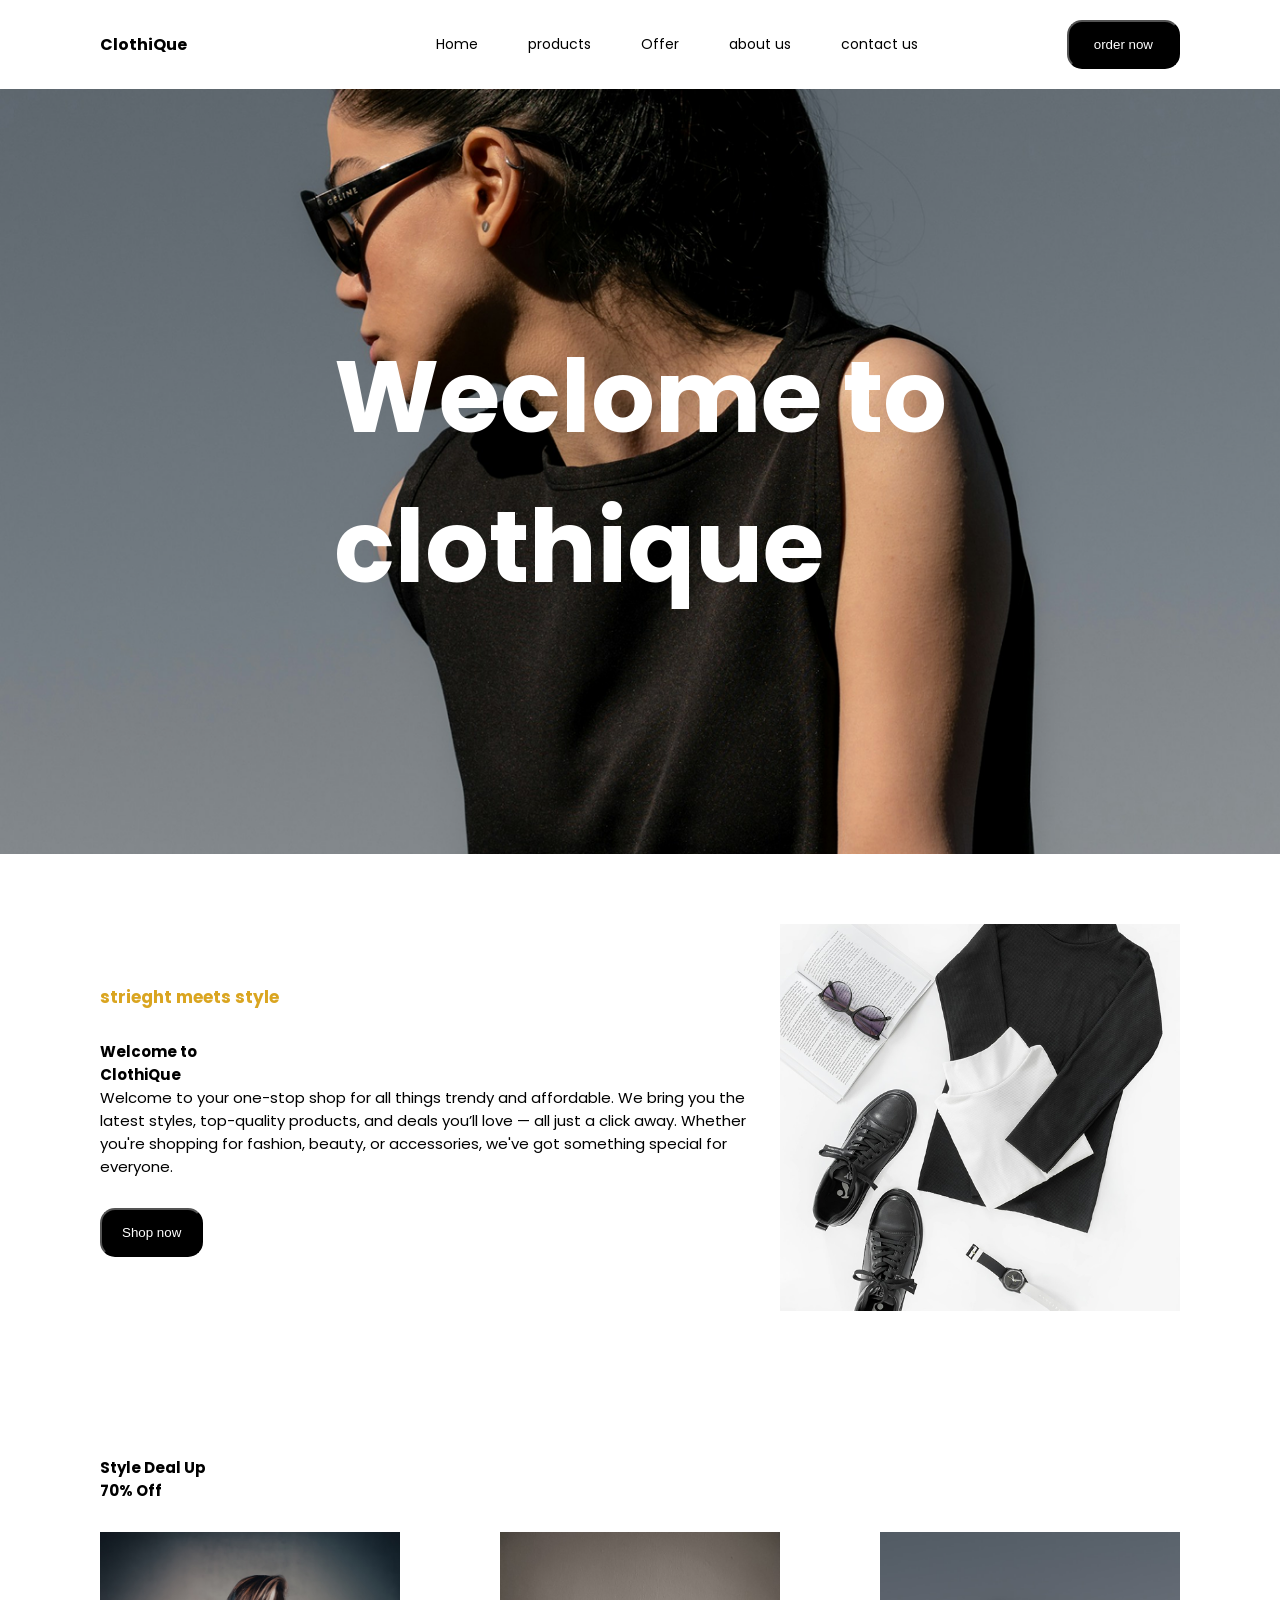
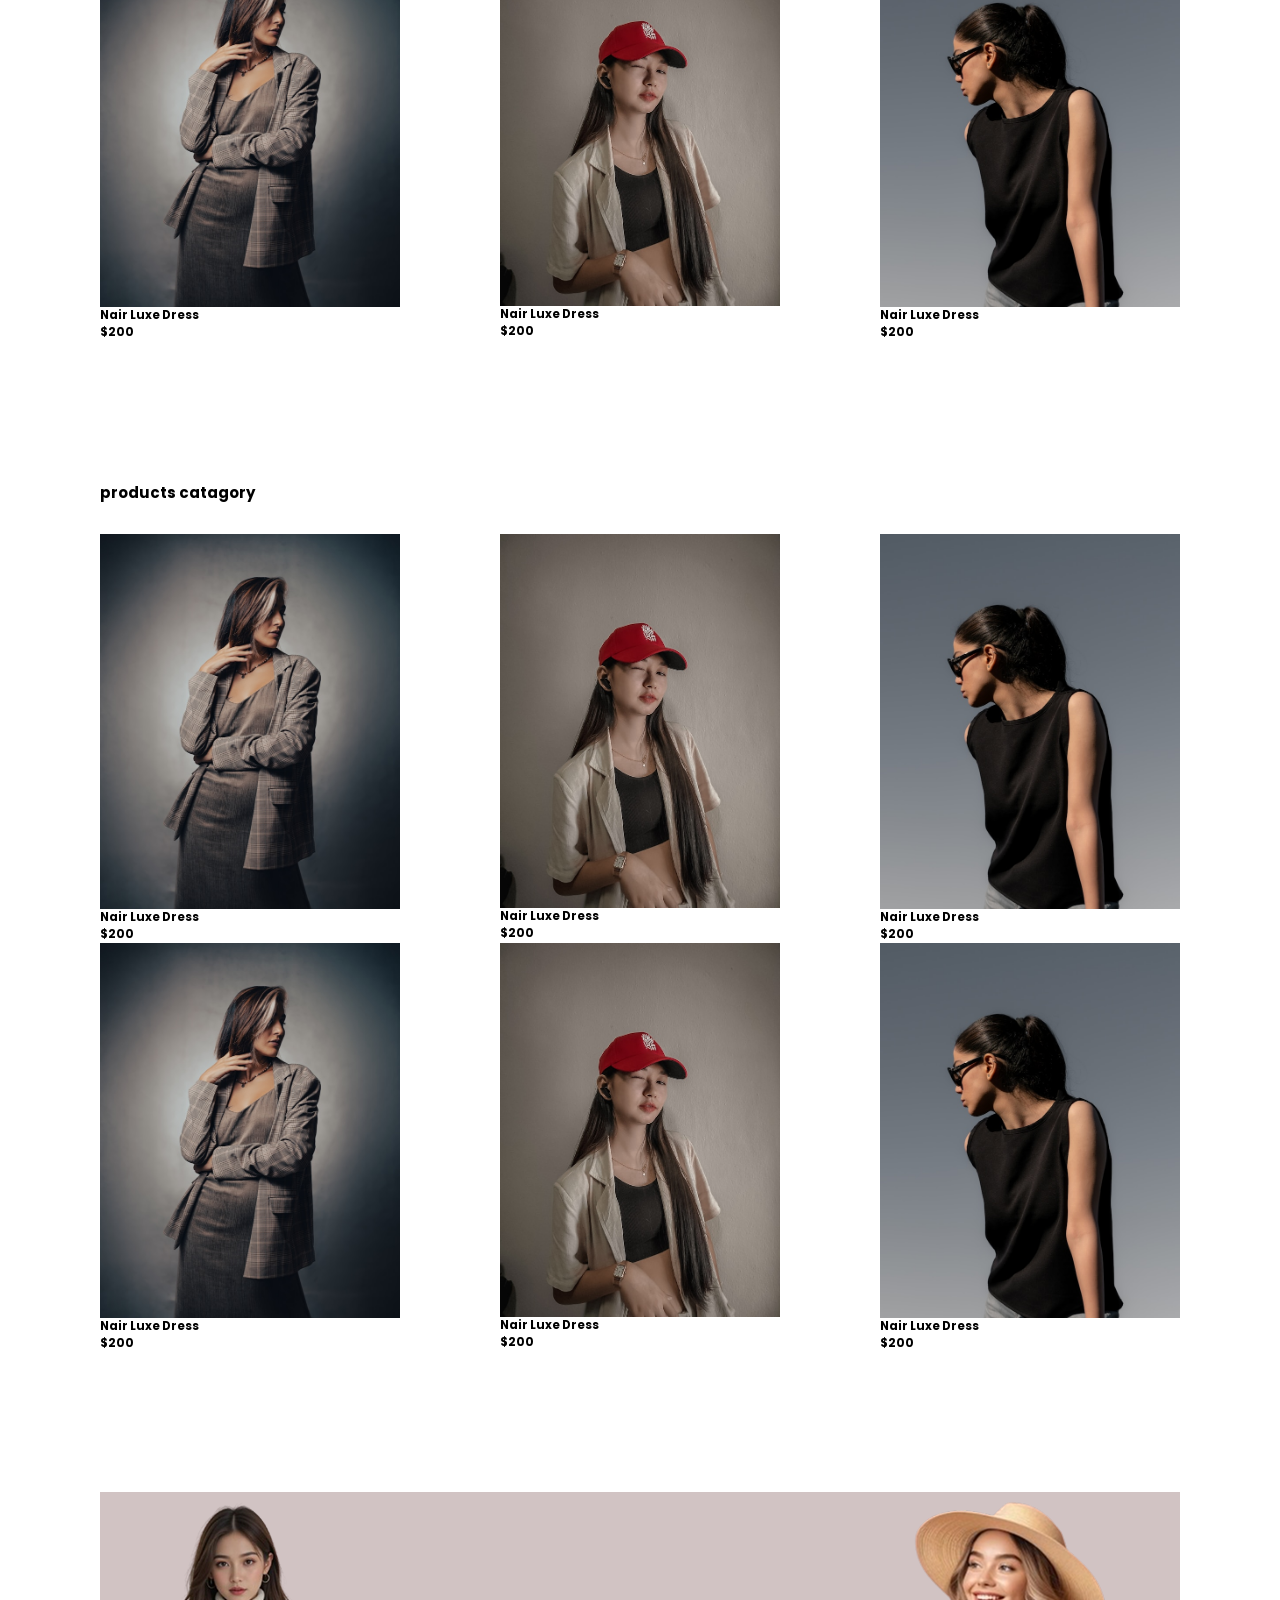
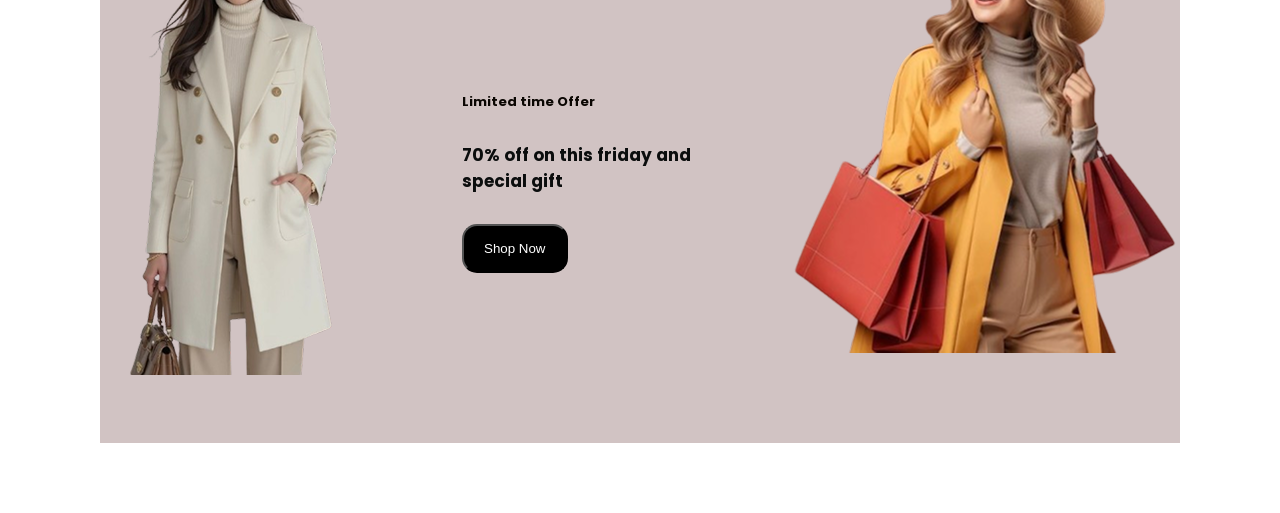
==== index.html @ 2d2e7f94 "first commit" ====
<!doctype html>
<html lang="en">
  <head>
    <meta charset="UTF-8" />
    <meta name="viewport" content="width=device-width, initial-scale=1.0" />
    <title>Document</title>
    <link rel="stylesheet" href="style.css" />
  </head>

  <body>
    <!-- navbar section -->
    <div class="navbar">
      <div class="logo">
        <h1>ClothiQue</h1>
      </div>

      <div>
        <ul class="uflex">
          <li><a href="">Home</a></li>
          <li><a href="products.html">products</a></li>
          <li><a href="offers.html">Offer</a></li>
          <li><a href="">about us</a></li>
          <li><a href="">contact us</a></li>
        </ul>
      </div>

      <div class="but">
        <div>
          <button>order now</button>
        </div>
      </div>
    </div>

    <!-- hero section -->
    <section class="bg">
      <h1>
        Weclome to <br />
        clothique
      </h1>
    </section>

    <!-- about section -->
    <section>
      <div class="full">
        <div class="leftside">
          <h3>strieght meets style</h3>

          <h1>
            Welcome to <br />
            ClothiQue
          </h1>

          <p>
            Welcome to your one-stop shop for all things trendy and affordable.
            We bring you the latest styles, top-quality products, and deals
            you’ll love — all just a click away. Whether you're shopping for
            fashion, beauty, or accessories, we've got something special for
            everyone.
          </p>

          <button>Shop now</button>
        </div>

        <div class="rightside">
          <img src="./img/g3.png" alt="" />
        </div>
      </div>
    </section>

    <!-- deals section -->
    <section>
      <div class="hd">
        <h1>
          Style Deal Up <br />
          70% Off
        </h1>
      </div>

      <div class="maindeal">
        <div class="deals">
          <img src="./img/f2.jpeg" alt="" />
          <h3>
            Nair Luxe Dress <br />
            $200
          </h3>
        </div>

        <div class="deals2">
          <img src="./img/f3.jpeg" alt="" />
          <h3>
            Nair Luxe Dress <br />
            $200
          </h3>
        </div>

        <div class="deals3">
          <img src="./img/f4.jpeg" alt="" />
          <h3>
            Nair Luxe Dress <br />
            $200
          </h3>
        </div>
      </div>
    </section>

    <!-- products category section -->
    <section>
      <div class="hd">
        <h1>products catagory</h1>
      </div>

      <div class="maindeal">
        <div class="deals">
          <img src="./img/f2.jpeg" alt="" />
          <h3>
            Nair Luxe Dress <br />
            $200
          </h3>
        </div>

        <div class="deals2">
          <img src="./img/f3.jpeg" alt="" />
          <h3>
            Nair Luxe Dress <br />
            $200
          </h3>
        </div>

        <div class="deals3">
          <img src="./img/f4.jpeg" alt="" />
          <h3>
            Nair Luxe Dress <br />
            $200
          </h3>
        </div>
      </div>

      <div class="maindeal">
        <div class="deals">
          <img src="./img/f2.jpeg" alt="" />
          <h3>
            Nair Luxe Dress <br />
            $200
          </h3>
        </div>

        <div class="deals2">
          <img src="./img/f3.jpeg" alt="" />
          <h3>
            Nair Luxe Dress <br />
            $200
          </h3>
        </div>

        <div class="deals3">
          <img src="./img/f4.jpeg" alt="" />
          <h3>
            Nair Luxe Dress <br />
            $200
          </h3>
        </div>
      </div>
    </section>

    <!-- banner section -->
    <section>
      <div class="mainbanner">
        <div class="banner">
          <img src="./img/g1.png" alt="" />
        </div>

        <div class="bannercn">
          <h5>Limited time Offer</h5>

          <h2>
            70% off on this friday and <br />
            special gift
          </h2>

          <button>Shop Now</button>
        </div>

        <div class="banner2">
          <img src="./img/g2.png" alt="" />
        </div>
      </div>
    </section>
  </body>
</html>
---- style.css ----
@import url("https://fonts.googleapis.com/css2?family=Poppins:ital,wght@0,100;0,200;0,300;0,400;0,500;0,600;0,700;0,800;0,900;1,100;1,200;1,300;1,400;1,500;1,600;1,700;1,800;1,900&family=Quicksand:wght@300..700&display=swap");

* {
  margin: 0;
  padding: 0;
  box-sizing: border-box;
}

html {
  font-size: 62.5%;
}

:root {
  --maincolor: ;
}

body {
  font-family: "Poppins", sans-serif;
}

section {
  padding-block: 7rem;
}

.navbar {
  display: flex;
  justify-content: space-between;
  padding-inline: 10rem;
  padding-block: 2rem;
  align-items: center;
  align-content: center;
}
.logo h1 {
  font-size: 1.6rem;
}

.uflex {
  display: flex;
  gap: 5rem;
  list-style: none;
  margin-left: 10rem;
}

.uflex li a {
  text-decoration: none;
  color: black;
  font-size: 1.4rem;
}

.but button {
  background: #000;
  color: white;
  padding: 1.5rem 2.5rem;
  border-radius: 1.5rem;
}

/* hero section */
.bg {
  background-image: url(./img/f1.png);
  background-repeat: no-repeat;
  background-size: cover;
  height: 85dvh;
  display: flex;
  justify-content: center;
  align-items: center;
}
.bg h1 {
  font-size: 10rem;
  color: white;
}
.full {
  display: flex;
  padding-inline: 10rem;
  align-items: center;
  justify-content: space-between;
}
.leftside p {
  font-size: 1.5rem;
}
.leftside button {
  margin-top: 3rem;
}
.rightside img {
  width: 400px;
}
.leftside h3 {
  margin-bottom: 3rem;
  font-size: 1.7rem;
  color: goldenrod;
}
.leftside button {
  background: #000;
  color: white;
  padding: 1.5rem 2rem;
  border-radius: 1.5rem;
}
.maindeal img {
  display: flex;
  width: 300px;
}
.deals2 img {
  width: 280px;
}
.maindeal {
  display: flex;
  justify-content: space-between;
  padding-inline: 10rem;
}
.hd {
  padding-bottom: 3rem;
  padding-inline: 10rem;
}

.mainbanner{
  display: flex;
  justify-content: space-between;
  background: #d1c3c3;
  margin-inline: 10rem;
  gap: 2rem;
  
}

.bannercn{
  justify-content: center;
  text-align: left;
  color: rgb(11, 13, 13);
  margin-block: 17rem;
}
.bannercn h5{
  text-align: start;
  font-size: small;
  margin-block: 3rem;
  color: rgb(10, 6, 2);
}
.bannercn h2{
  font-size: 1.7rem;

}
.bannercn button{
   background: #000;
  color: white;
  padding: 1.5rem 2rem;
  border-radius: 1.5rem;
  margin-top: 3rem;

}
.foot{
  display: flex;
  padding-inline: 10rem;
  justify-content: space-between;
  font-size: 2rem;

}
.emailbx{
  width: 5rem;
  margin-right: 50rem;
  
}
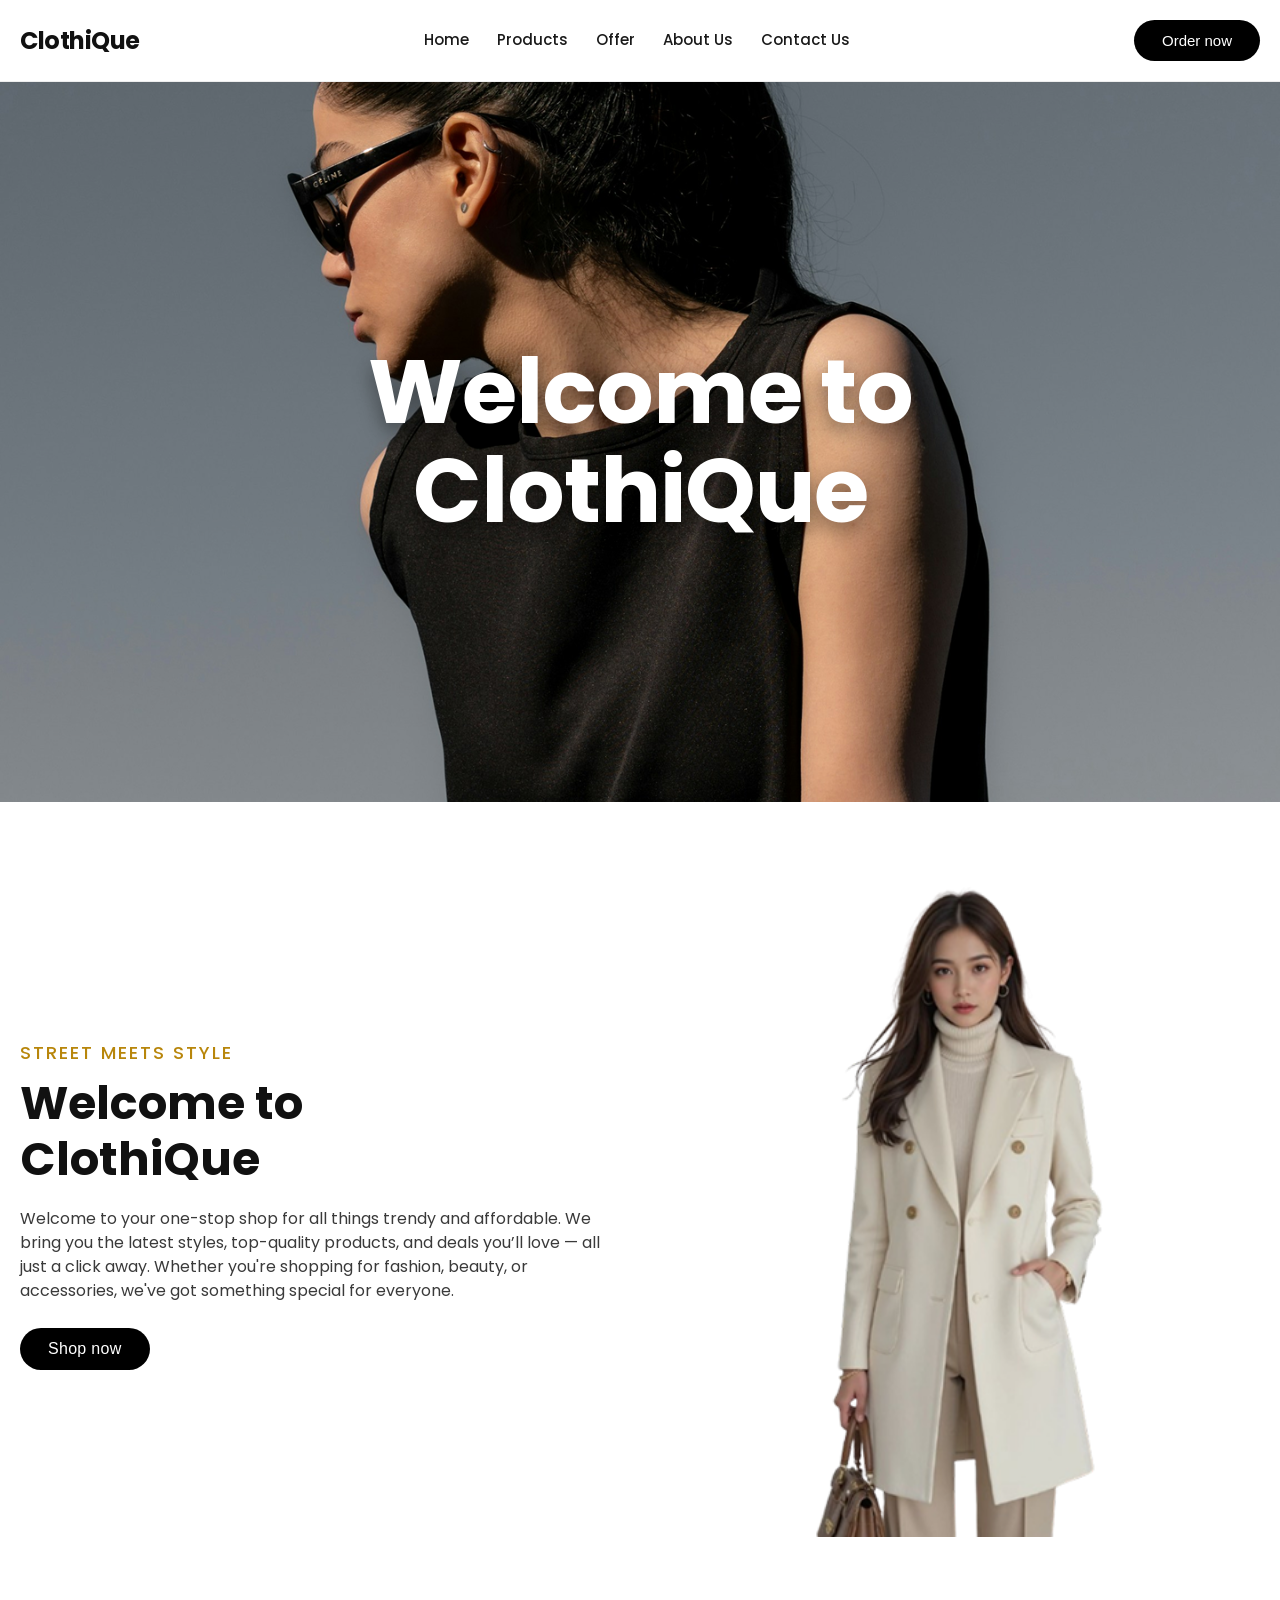
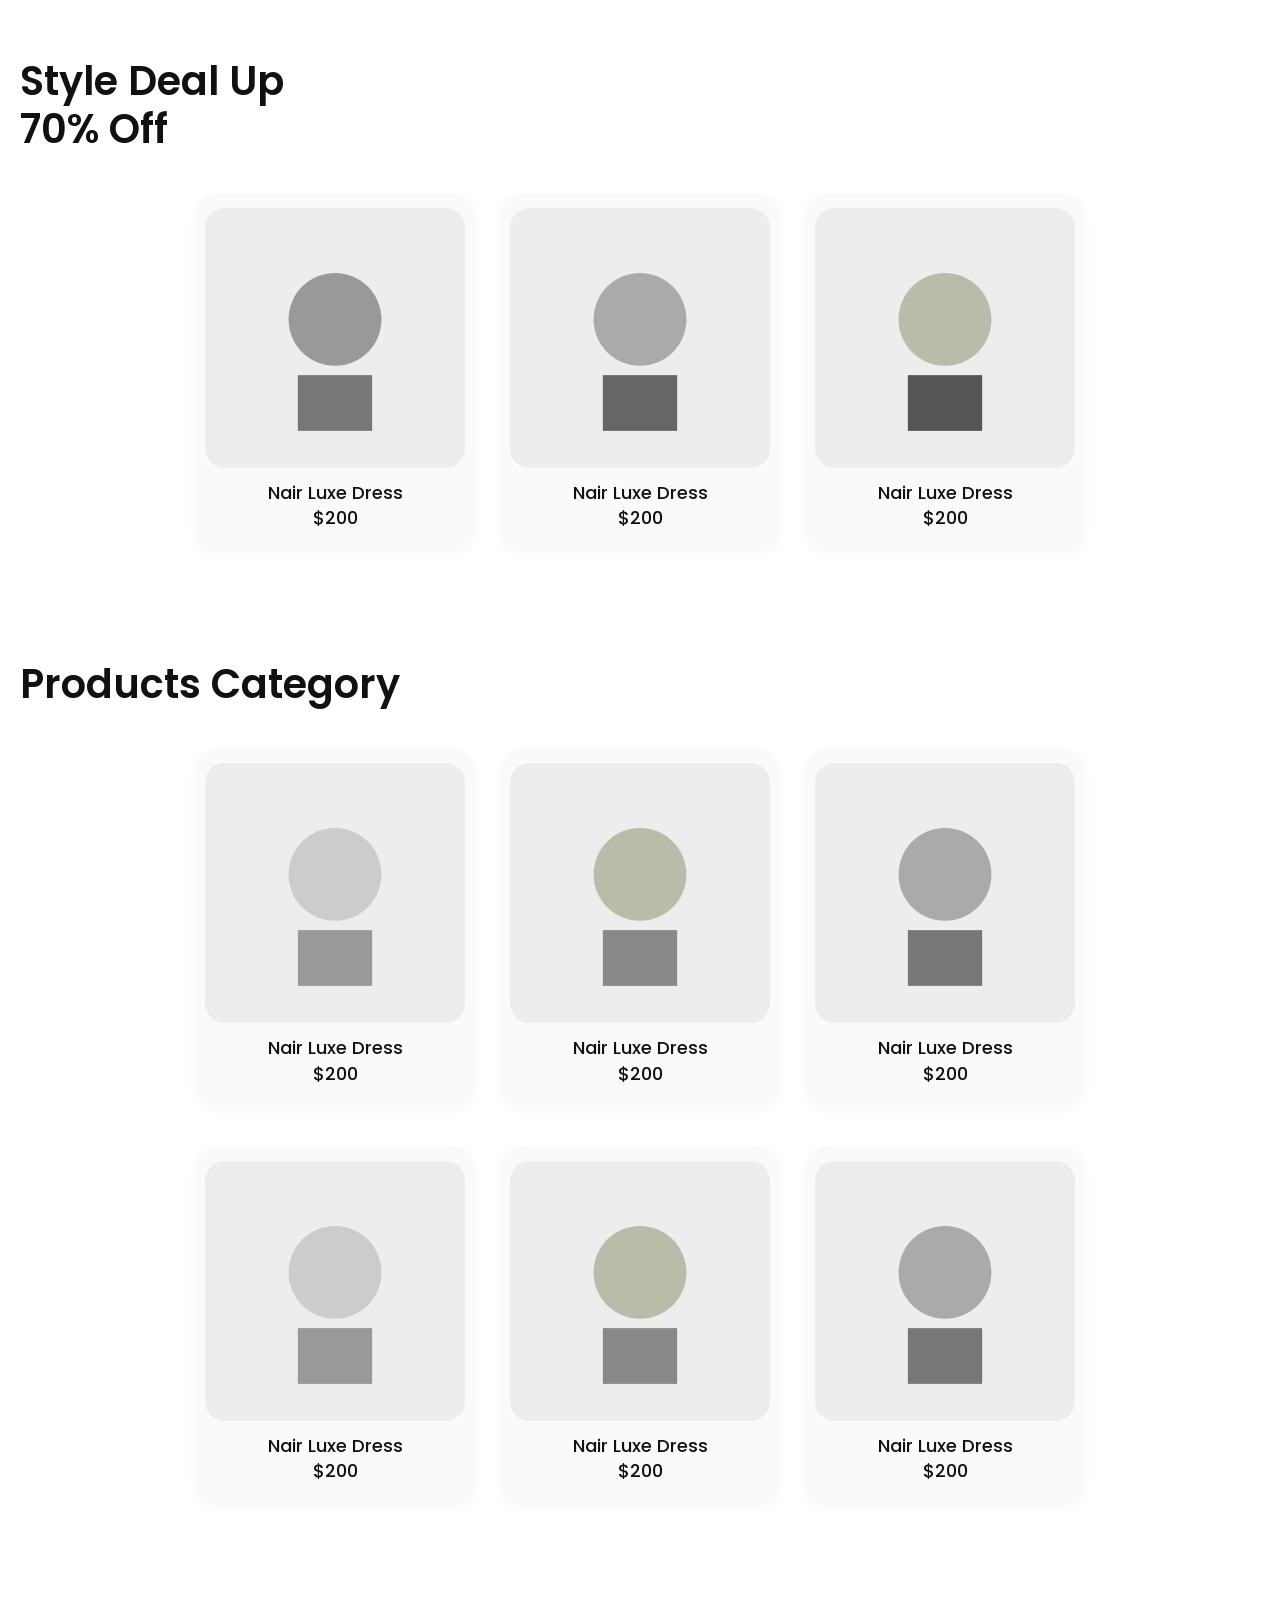
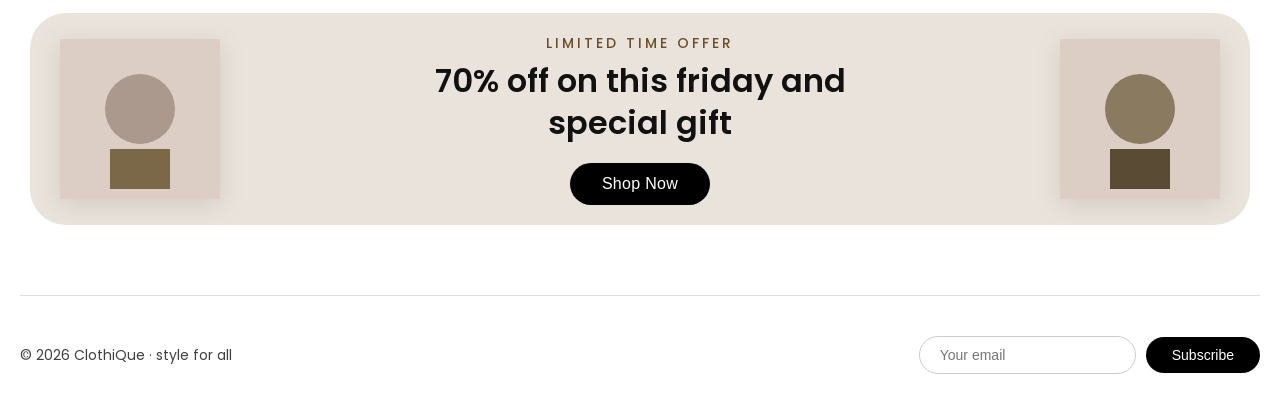
==== commit 3f52e13e: "update" ====
--- a/index.html
+++ b/index.html
@@ -3,187 +3,180 @@
   <head>
     <meta charset="UTF-8" />
     <meta name="viewport" content="width=device-width, initial-scale=1.0" />
-    <title>Document</title>
-    <link rel="stylesheet" href="style.css" />
+    <title>ClothiQue – responsive</title>
+    <!-- Font & base styles are inlined for responsiveness -->
+    <link rel="preconnect" href="https://fonts.googleapis.com" />
+    <link rel="preconnect" href="https://fonts.gstatic.com" crossorigin />
+    <link
+      href="https://fonts.googleapis.com/css2?family=Poppins:wght@300;400;500;600;700&display=swap"
+      rel="stylesheet"
+    />
+
+    <link rel="stylesheet" href="./style.css" />
   </head>
-
   <body>
-    <!-- navbar section -->
+    <!-- navbar -->
     <div class="navbar">
-      <div class="logo">
-        <h1>ClothiQue</h1>
-      </div>
-
+      <div class="logo"><h1>ClothiQue</h1></div>
       <div>
         <ul class="uflex">
-          <li><a href="">Home</a></li>
-          <li><a href="products.html">products</a></li>
-          <li><a href="offers.html">Offer</a></li>
-          <li><a href="">about us</a></li>
-          <li><a href="">contact us</a></li>
+          <li><a href="#">Home</a></li>
+          <li><a href="#products">Products</a></li>
+          <li><a href="#offers">Offer</a></li>
+          <li><a href="#about">About us</a></li>
+          <li><a href="#contact">Contact us</a></li>
         </ul>
       </div>
-
-      <div class="but">
-        <div>
-          <button>order now</button>
-        </div>
-      </div>
+      <div class="but"><button>Order now</button></div>
     </div>
 
-    <!-- hero section -->
-    <section class="bg">
-      <h1>
-        Weclome to <br />
-        clothique
-      </h1>
+    <!-- hero -->
+    <section class="bg" style="padding-block: 0">
+      <h1>Welcome to <br />ClothiQue</h1>
     </section>
 
-    <!-- about section -->
-    <section>
-      <div class="full">
-        <div class="leftside">
-          <h3>strieght meets style</h3>
-
-          <h1>
-            Welcome to <br />
-            ClothiQue
-          </h1>
-
-          <p>
-            Welcome to your one-stop shop for all things trendy and affordable.
-            We bring you the latest styles, top-quality products, and deals
-            you’ll love — all just a click away. Whether you're shopping for
-            fashion, beauty, or accessories, we've got something special for
-            everyone.
-          </p>
-
-          <button>Shop now</button>
-        </div>
-
-        <div class="rightside">
-          <img src="./img/g3.png" alt="" />
+    <!-- about -->
+    <section id="about">
+      <div class="container">
+        <div class="full">
+          <div class="leftside">
+            <h3>street meets style</h3>
+            <h1>Welcome to <br />ClothiQue</h1>
+            <p>
+              Welcome to your one-stop shop for all things trendy and
+              affordable. We bring you the latest styles, top-quality products,
+              and deals you’ll love — all just a click away. Whether you're
+              shopping for fashion, beauty, or accessories, we've got something
+              special for everyone.
+            </p>
+            <button class="btn-dark">Shop now</button>
+          </div>
+          <div class="rightside">
+            <img src="./img/g1.png" alt="" />
+          </div>
         </div>
       </div>
     </section>
 
-    <!-- deals section -->
-    <section>
-      <div class="hd">
-        <h1>
-          Style Deal Up <br />
-          70% Off
-        </h1>
-      </div>
-
-      <div class="maindeal">
-        <div class="deals">
-          <img src="./img/f2.jpeg" alt="" />
-          <h3>
-            Nair Luxe Dress <br />
-            $200
-          </h3>
+    <!-- deals -->
+    <section id="offers">
+      <div class="container">
+        <div class="hd">
+          <h1>Style Deal Up <br />70% Off</h1>
         </div>
-
-        <div class="deals2">
-          <img src="./img/f3.jpeg" alt="" />
-          <h3>
-            Nair Luxe Dress <br />
-            $200
-          </h3>
-        </div>
-
-        <div class="deals3">
-          <img src="./img/f4.jpeg" alt="" />
-          <h3>
-            Nair Luxe Dress <br />
-            $200
-          </h3>
+        <div class="maindeal">
+          <div class="deals">
+            <img
+              src="[data-uri]"
+              alt="dress"
+            />
+            <h3>Nair Luxe Dress <br />$200</h3>
+          </div>
+          <div class="deals2">
+            <img
+              src="[data-uri]"
+              alt="dress"
+            />
+            <h3>Nair Luxe Dress <br />$200</h3>
+          </div>
+          <div class="deals3">
+            <img
+              src="[data-uri]"
+              alt="dress"
+            />
+            <h3>Nair Luxe Dress <br />$200</h3>
+          </div>
         </div>
       </div>
     </section>
 
-    <!-- products category section -->
-    <section>
-      <div class="hd">
-        <h1>products catagory</h1>
-      </div>
-
-      <div class="maindeal">
-        <div class="deals">
-          <img src="./img/f2.jpeg" alt="" />
-          <h3>
-            Nair Luxe Dress <br />
-            $200
-          </h3>
+    <!-- products category -->
+    <section id="products">
+      <div class="container">
+        <div class="hd"><h1>products category</h1></div>
+        <div class="maindeal">
+          <div class="deals">
+            <img
+              src="[data-uri]"
+              alt="cat"
+            />
+            <h3>Nair Luxe Dress <br />$200</h3>
+          </div>
+          <div class="deals2">
+            <img
+              src="[data-uri]"
+              alt="cat"
+            />
+            <h3>Nair Luxe Dress <br />$200</h3>
+          </div>
+          <div class="deals3">
+            <img
+              src="[data-uri]"
+              alt="cat"
+            />
+            <h3>Nair Luxe Dress <br />$200</h3>
+          </div>
         </div>
-
-        <div class="deals2">
-          <img src="./img/f3.jpeg" alt="" />
-          <h3>
-            Nair Luxe Dress <br />
-            $200
-          </h3>
-        </div>
-
-        <div class="deals3">
-          <img src="./img/f4.jpeg" alt="" />
-          <h3>
-            Nair Luxe Dress <br />
-            $200
-          </h3>
-        </div>
-      </div>
-
-      <div class="maindeal">
-        <div class="deals">
-          <img src="./img/f2.jpeg" alt="" />
-          <h3>
-            Nair Luxe Dress <br />
-            $200
-          </h3>
-        </div>
-
-        <div class="deals2">
-          <img src="./img/f3.jpeg" alt="" />
-          <h3>
-            Nair Luxe Dress <br />
-            $200
-          </h3>
-        </div>
-
-        <div class="deals3">
-          <img src="./img/f4.jpeg" alt="" />
-          <h3>
-            Nair Luxe Dress <br />
-            $200
-          </h3>
+        <div class="maindeal" style="margin-top: 2rem">
+          <div class="deals">
+            <img
+              src="[data-uri]"
+              alt="cat"
+            />
+            <h3>Nair Luxe Dress <br />$200</h3>
+          </div>
+          <div class="deals2">
+            <img
+              src="[data-uri]"
+              alt="cat"
+            />
+            <h3>Nair Luxe Dress <br />$200</h3>
+          </div>
+          <div class="deals3">
+            <img
+              src="[data-uri]"
+              alt="cat"
+            />
+            <h3>Nair Luxe Dress <br />$200</h3>
+          </div>
         </div>
       </div>
     </section>
 
-    <!-- banner section -->
-    <section>
-      <div class="mainbanner">
-        <div class="banner">
-          <img src="./img/g1.png" alt="" />
-        </div>
-
-        <div class="bannercn">
-          <h5>Limited time Offer</h5>
-
-          <h2>
-            70% off on this friday and <br />
-            special gift
-          </h2>
-
-          <button>Shop Now</button>
-        </div>
-
-        <div class="banner2">
-          <img src="./img/g2.png" alt="" />
+    <!-- banner -->
+    <section id="contact">
+      <div class="container">
+        <div class="mainbanner">
+          <div class="banner">
+            <img
+              src="[data-uri]"
+              alt="gift"
+            />
+          </div>
+          <div class="bannercn">
+            <h5>Limited time Offer</h5>
+            <h2>70% off on this friday and <br />special gift</h2>
+            <button class="btn-dark">Shop Now</button>
+          </div>
+          <div class="banner2">
+            <img
+              src="[data-uri]"
+              alt="gift2"
+            />
+          </div>
         </div>
       </div>
     </section>
+
+    <!-- footer (extra) -->
+    <footer class="container">
+      <div class="foot">
+        <div class="copy">© 2026 ClothiQue · style for all</div>
+        <div class="emailbx">
+          <input type="email" placeholder="Your email" />
+          <button>Subscribe</button>
+        </div>
+      </div>
+    </footer>
   </body>
 </html>
--- a/style.css
+++ b/style.css
@@ -1,5 +1,3 @@
-@import url("https://fonts.googleapis.com/css2?family=Poppins:ital,wght@0,100;0,200;0,300;0,400;0,500;0,600;0,700;0,800;0,900;1,100;1,200;1,300;1,400;1,500;1,600;1,700;1,800;1,900&family=Quicksand:wght@300..700&display=swap");
-
 * {
   margin: 0;
   padding: 0;
@@ -7,152 +5,444 @@
 }
 
 html {
-  font-size: 62.5%;
-}
-
-:root {
-  --maincolor: ;
+  font-size: 62.5%; /* 1rem = 10px */
+  scroll-behavior: smooth;
 }
 
 body {
   font-family: "Poppins", sans-serif;
+  background: #fff;
+  color: #111;
+  line-height: 1.5;
 }
 
 section {
-  padding-block: 7rem;
-}
-
+  padding-block: 5rem;
+}
+
+img {
+  max-width: 100%;
+  height: auto;
+  display: block;
+}
+
+.container {
+  max-width: 1280px;
+  margin: 0 auto;
+  padding-inline: 2rem;
+}
+
+/* ----- buttons & shared ----- */
+.btn-dark {
+  background: #000;
+  color: #fff;
+  padding: 1.2rem 2.8rem;
+  border: none;
+  border-radius: 3rem;
+  font-size: 1.6rem;
+  font-weight: 500;
+  cursor: pointer;
+  transition: 0.25s ease;
+  display: inline-block;
+  text-decoration: none;
+  letter-spacing: 0.3px;
+}
+.btn-dark:hover {
+  background: #2a2a2a;
+  transform: scale(1.02);
+}
+
+/* ----- navbar ----- */
 .navbar {
   display: flex;
+  flex-wrap: wrap;
+  align-items: center;
   justify-content: space-between;
-  padding-inline: 10rem;
-  padding-block: 2rem;
-  align-items: center;
-  align-content: center;
-}
+  padding: 2rem 2rem;
+  gap: 1.5rem;
+  background: #fff;
+  border-bottom: 1px solid #eee;
+}
+
 .logo h1 {
-  font-size: 1.6rem;
+  font-size: 2.4rem;
+  font-weight: 700;
+  letter-spacing: -0.5px;
 }
 
 .uflex {
   display: flex;
-  gap: 5rem;
+  flex-wrap: wrap;
+  gap: 2.8rem;
   list-style: none;
-  margin-left: 10rem;
-}
-
+  margin: 0;
+  padding: 0;
+}
 .uflex li a {
   text-decoration: none;
-  color: black;
-  font-size: 1.4rem;
-}
-
+  color: #1a1a1a;
+  font-size: 1.5rem;
+  font-weight: 500;
+  transition: 0.2s;
+  text-transform: capitalize;
+}
+.uflex li a:hover {
+  color: #b8860b;
+}
+
+.but {
+  flex-shrink: 0;
+}
 .but button {
   background: #000;
   color: white;
-  padding: 1.5rem 2.5rem;
-  border-radius: 1.5rem;
-}
-
-/* hero section */
+  padding: 1.2rem 2.8rem;
+  border: none;
+  border-radius: 3rem;
+  font-size: 1.5rem;
+  font-weight: 500;
+  cursor: pointer;
+  transition: 0.2s;
+}
+.but button:hover {
+  background: #2e2e2e;
+}
+
+/* ----- hero (bg) ----- */
 .bg {
-  background-image: url(./img/f1.png);
-  background-repeat: no-repeat;
+  background: url("./img/f1.png");
   background-size: cover;
-  height: 85dvh;
-  display: flex;
+  background-position: center;
+  min-height: 80vh;
+  display: flex;
+  align-items: center;
   justify-content: center;
-  align-items: center;
+  text-align: center;
+  padding: 3rem 2rem;
+  background-blend-mode: overlay;
 }
 .bg h1 {
-  font-size: 10rem;
-  color: white;
-}
+  font-size: clamp(4rem, 12vw, 9rem);
+  color: #fff;
+  font-weight: 700;
+  line-height: 1.1;
+  text-shadow: 0 8px 20px rgba(0, 0, 0, 0.4);
+  letter-spacing: -1px;
+}
+
+/* ----- about (full) ----- */
 .full {
   display: flex;
-  padding-inline: 10rem;
-  align-items: center;
-  justify-content: space-between;
+  flex-wrap: wrap;
+  align-items: center;
+  gap: 4rem;
+  padding: 2rem 0;
+}
+
+.leftside {
+  flex: 1 1 300px;
+}
+.leftside h3 {
+  color: #b8860b;
+  font-size: 1.8rem;
+  font-weight: 500;
+  text-transform: uppercase;
+  letter-spacing: 2px;
+  margin-bottom: 1rem;
+}
+.leftside h1 {
+  font-size: clamp(2.8rem, 6vw, 4.6rem);
+  font-weight: 700;
+  line-height: 1.2;
+  margin-bottom: 2rem;
 }
 .leftside p {
-  font-size: 1.5rem;
-}
-.leftside button {
-  margin-top: 3rem;
+  font-size: 1.6rem;
+  color: #3a3a3a;
+  max-width: 600px;
+  margin-bottom: 2.5rem;
+}
+.rightside {
+  flex: 1 1 280px;
+  display: flex;
+  justify-content: center;
 }
 .rightside img {
-  width: 400px;
-}
-.leftside h3 {
-  margin-bottom: 3rem;
-  font-size: 1.7rem;
-  color: goldenrod;
-}
-.leftside button {
-  background: #000;
-  color: white;
-  padding: 1.5rem 2rem;
-  border-radius: 1.5rem;
-}
-.maindeal img {
-  display: flex;
-  width: 300px;
-}
-.deals2 img {
-  width: 280px;
-}
-.maindeal {
-  display: flex;
-  justify-content: space-between;
-  padding-inline: 10rem;
-}
+  max-width: 380px;
+  width: 100%;
+  object-fit: contain;
+}
+
+/* ----- deals & category (shared) ----- */
 .hd {
   padding-bottom: 3rem;
-  padding-inline: 10rem;
-}
-
-.mainbanner{
-  display: flex;
+  text-align: left;
+}
+.hd h1 {
+  font-size: clamp(2.6rem, 5vw, 4rem);
+  font-weight: 600;
+  line-height: 1.2;
+  text-transform: capitalize;
+}
+
+.maindeal {
+  display: flex;
+  flex-wrap: wrap;
+  justify-content: center;
+  gap: 3rem 2.5rem;
+  padding-block: 1rem;
+}
+
+.deals,
+.deals2,
+.deals3 {
+  flex: 1 1 220px;
+  max-width: 280px;
+  text-align: center;
+  background: #fafafa;
+  padding: 1.5rem 1rem 2rem;
+  border-radius: 2.4rem;
+  transition: 0.25s ease;
+  box-shadow: 0 4px 12px rgba(0, 0, 0, 0.03);
+}
+.deals:hover,
+.deals2:hover,
+.deals3:hover {
+  box-shadow: 0 12px 28px rgba(0, 0, 0, 0.06);
+  transform: translateY(-5px);
+}
+.deals img,
+.deals2 img,
+.deals3 img {
+  width: 100%;
+  aspect-ratio: 1 / 1;
+  object-fit: cover;
+  border-radius: 2rem;
+  background: #f0f0f0;
+  margin-bottom: 1.2rem;
+}
+.deals h3,
+.deals2 h3,
+.deals3 h3 {
+  font-size: 1.8rem;
+  font-weight: 500;
+  line-height: 1.4;
+}
+
+/* ----- banner ----- */
+.mainbanner {
+  display: flex;
+  flex-wrap: wrap;
+  align-items: center;
+  justify-content: center;
+  background: #eae3db;
+  border-radius: 3.6rem;
+  padding: 2rem 3rem;
+  gap: 2rem;
+  margin: 0 1rem;
+}
+.banner,
+.banner2 {
+  flex: 0 1 160px;
+  display: flex;
+  justify-content: center;
+}
+.banner img,
+.banner2 img {
+  max-width: 160px;
+  width: 100%;
+  object-fit: contain;
+  filter: drop-shadow(0 6px 12px rgba(0, 0, 0, 0.1));
+}
+.bannercn {
+  flex: 2 1 260px;
+  text-align: center;
+}
+.bannercn h5 {
+  font-size: 1.4rem;
+  letter-spacing: 3px;
+  color: #6b4f2a;
+  font-weight: 500;
+  text-transform: uppercase;
+  margin-bottom: 0.6rem;
+}
+.bannercn h2 {
+  font-size: clamp(2rem, 4vw, 3.2rem);
+  font-weight: 600;
+  line-height: 1.3;
+  margin-bottom: 2rem;
+}
+.bannercn .btn-dark {
+  background: #000;
+  color: #fff;
+  padding: 1.2rem 3.2rem;
+  border-radius: 3rem;
+  font-size: 1.6rem;
+}
+
+/* ----- footer (extra from style) ----- */
+.foot {
+  display: flex;
+  flex-wrap: wrap;
   justify-content: space-between;
-  background: #d1c3c3;
-  margin-inline: 10rem;
+  align-items: center;
   gap: 2rem;
-  
-}
-
-.bannercn{
-  justify-content: center;
-  text-align: left;
-  color: rgb(11, 13, 13);
-  margin-block: 17rem;
-}
-.bannercn h5{
-  text-align: start;
-  font-size: small;
-  margin-block: 3rem;
-  color: rgb(10, 6, 2);
-}
-.bannercn h2{
-  font-size: 1.7rem;
-
-}
-.bannercn button{
-   background: #000;
-  color: white;
-  padding: 1.5rem 2rem;
-  border-radius: 1.5rem;
-  margin-top: 3rem;
-
-}
-.foot{
-  display: flex;
-  padding-inline: 10rem;
-  justify-content: space-between;
-  font-size: 2rem;
-
-}
-.emailbx{
-  width: 5rem;
-  margin-right: 50rem;
-  
-}+  padding: 4rem 0 2rem;
+  border-top: 1px solid #ddd;
+  margin-top: 2rem;
+  font-size: 1.4rem;
+}
+.foot .copy {
+  font-size: 1.4rem;
+  color: #3f3f3f;
+}
+.emailbx {
+  display: flex;
+  gap: 1rem;
+  align-items: center;
+  flex-wrap: wrap;
+}
+.emailbx input {
+  padding: 1rem 2rem;
+  border-radius: 3rem;
+  border: 1px solid #ccc;
+  font-size: 1.4rem;
+  min-width: 200px;
+  flex: 1 1 160px;
+  outline: none;
+}
+.emailbx input:focus {
+  border-color: #000;
+}
+.emailbx button {
+  background: #000;
+  color: #fff;
+  border: none;
+  padding: 1rem 2.6rem;
+  border-radius: 3rem;
+  font-weight: 500;
+  font-size: 1.4rem;
+  cursor: pointer;
+  transition: 0.2s;
+}
+.emailbx button:hover {
+  background: #2b2b2b;
+}
+
+/* ----- responsive fine-tune ----- */
+@media (max-width: 768px) {
+  .navbar {
+    flex-direction: column;
+    align-items: stretch;
+    gap: 0.8rem;
+    padding-inline: 1.5rem;
+  }
+  .uflex {
+    justify-content: center;
+    gap: 1.8rem;
+  }
+  .uflex li a {
+    font-size: 1.4rem;
+  }
+  .but {
+    text-align: center;
+    margin-top: 0.5rem;
+  }
+
+  .full {
+    flex-direction: column;
+    text-align: center;
+  }
+  .leftside p {
+    margin-inline: auto;
+  }
+  .rightside img {
+    max-width: 280px;
+  }
+
+  .maindeal {
+    gap: 2rem;
+  }
+  .deals,
+  .deals2,
+  .deals3 {
+    flex: 1 1 160px;
+    max-width: 200px;
+  }
+  .mainbanner {
+    flex-direction: column;
+    padding: 2.5rem 1.5rem;
+    text-align: center;
+  }
+  .banner,
+  .banner2 {
+    flex: 0 1 120px;
+  }
+  .bannercn h2 {
+    font-size: 2.2rem;
+  }
+
+  .foot {
+    flex-direction: column;
+    text-align: center;
+  }
+  .emailbx {
+    justify-content: center;
+    width: 100%;
+  }
+  .emailbx input {
+    min-width: 140px;
+  }
+  .hd {
+    text-align: center;
+  }
+}
+
+@media (max-width: 480px) {
+  section {
+    padding-block: 3.5rem;
+  }
+  .navbar {
+    padding-inline: 1rem;
+  }
+  .uflex {
+    gap: 1.2rem;
+  }
+  .uflex li a {
+    font-size: 1.2rem;
+  }
+  .logo h1 {
+    font-size: 2rem;
+  }
+  .bg {
+    min-height: 45vh;
+  }
+  .bg h1 {
+    font-size: clamp(3rem, 12vw, 5rem);
+  }
+  .leftside h1 {
+    font-size: 2.8rem;
+  }
+  .deals,
+  .deals2,
+  .deals3 {
+    flex: 1 1 130px;
+    max-width: 160px;
+  }
+  .mainbanner {
+    border-radius: 2rem;
+    padding: 2rem 1rem;
+  }
+  .bannercn h2 {
+    font-size: 1.9rem;
+  }
+  .btn-dark,
+  .but button {
+    padding: 1rem 2rem;
+    font-size: 1.3rem;
+  }
+  .emailbx input {
+    min-width: 120px;
+    padding: 0.8rem 1.4rem;
+  }
+}
